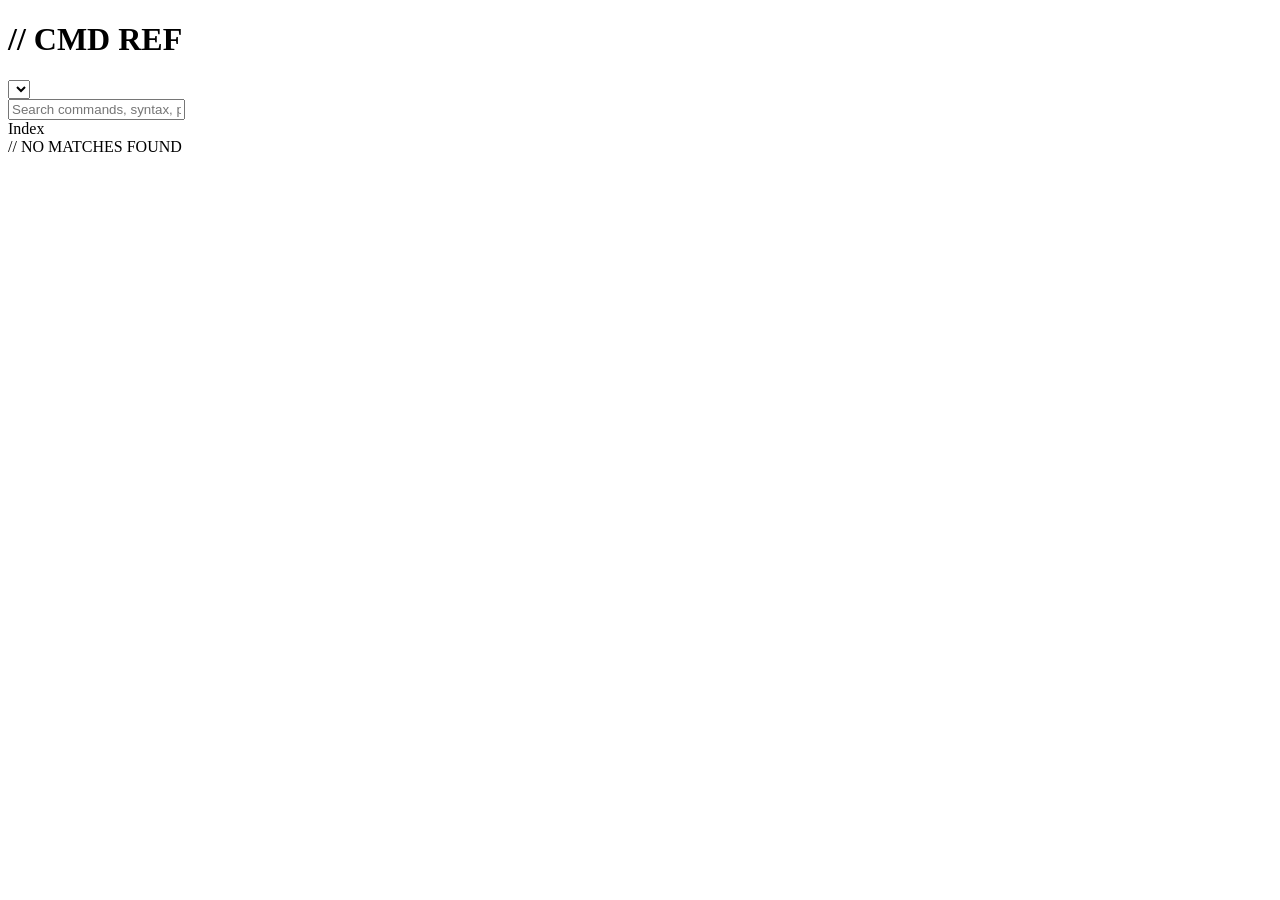
==== index-1.html @ 6b65ca84 "Ver 1 upload" ====
<!DOCTYPE html>
<html lang="en">
<head>
<meta charset="UTF-8">
<meta name="viewport" content="width=device-width, initial-scale=1.0">
<title>Bedrock Command Reference</title>
<link rel="stylesheet" href="style.css">
</head>
<body>

<header>
  <div class="h-top">
    <h1>// CMD REF</h1>
    <span class="badge"><span id="section-badge"></span></span>
    <select id="section-select"></select>
  </div>
  <div class="search-row">
    <input id="search" type="text" placeholder="Search commands, syntax, params, notes..." autocomplete="off" spellcheck="false">
    <span id="result-count"></span>
  </div>
  <div class="filter-row" id="filter-row"></div>
</header>

<div class="layout">
  <aside id="aside"><div class="aside-label">Index</div></aside>
  <main id="main"><div id="no-results">// NO MATCHES FOUND</div></main>
</div>

<script src="core.js"></script>
<script src="bedrockcmd.js"></script>
</body>
</html>
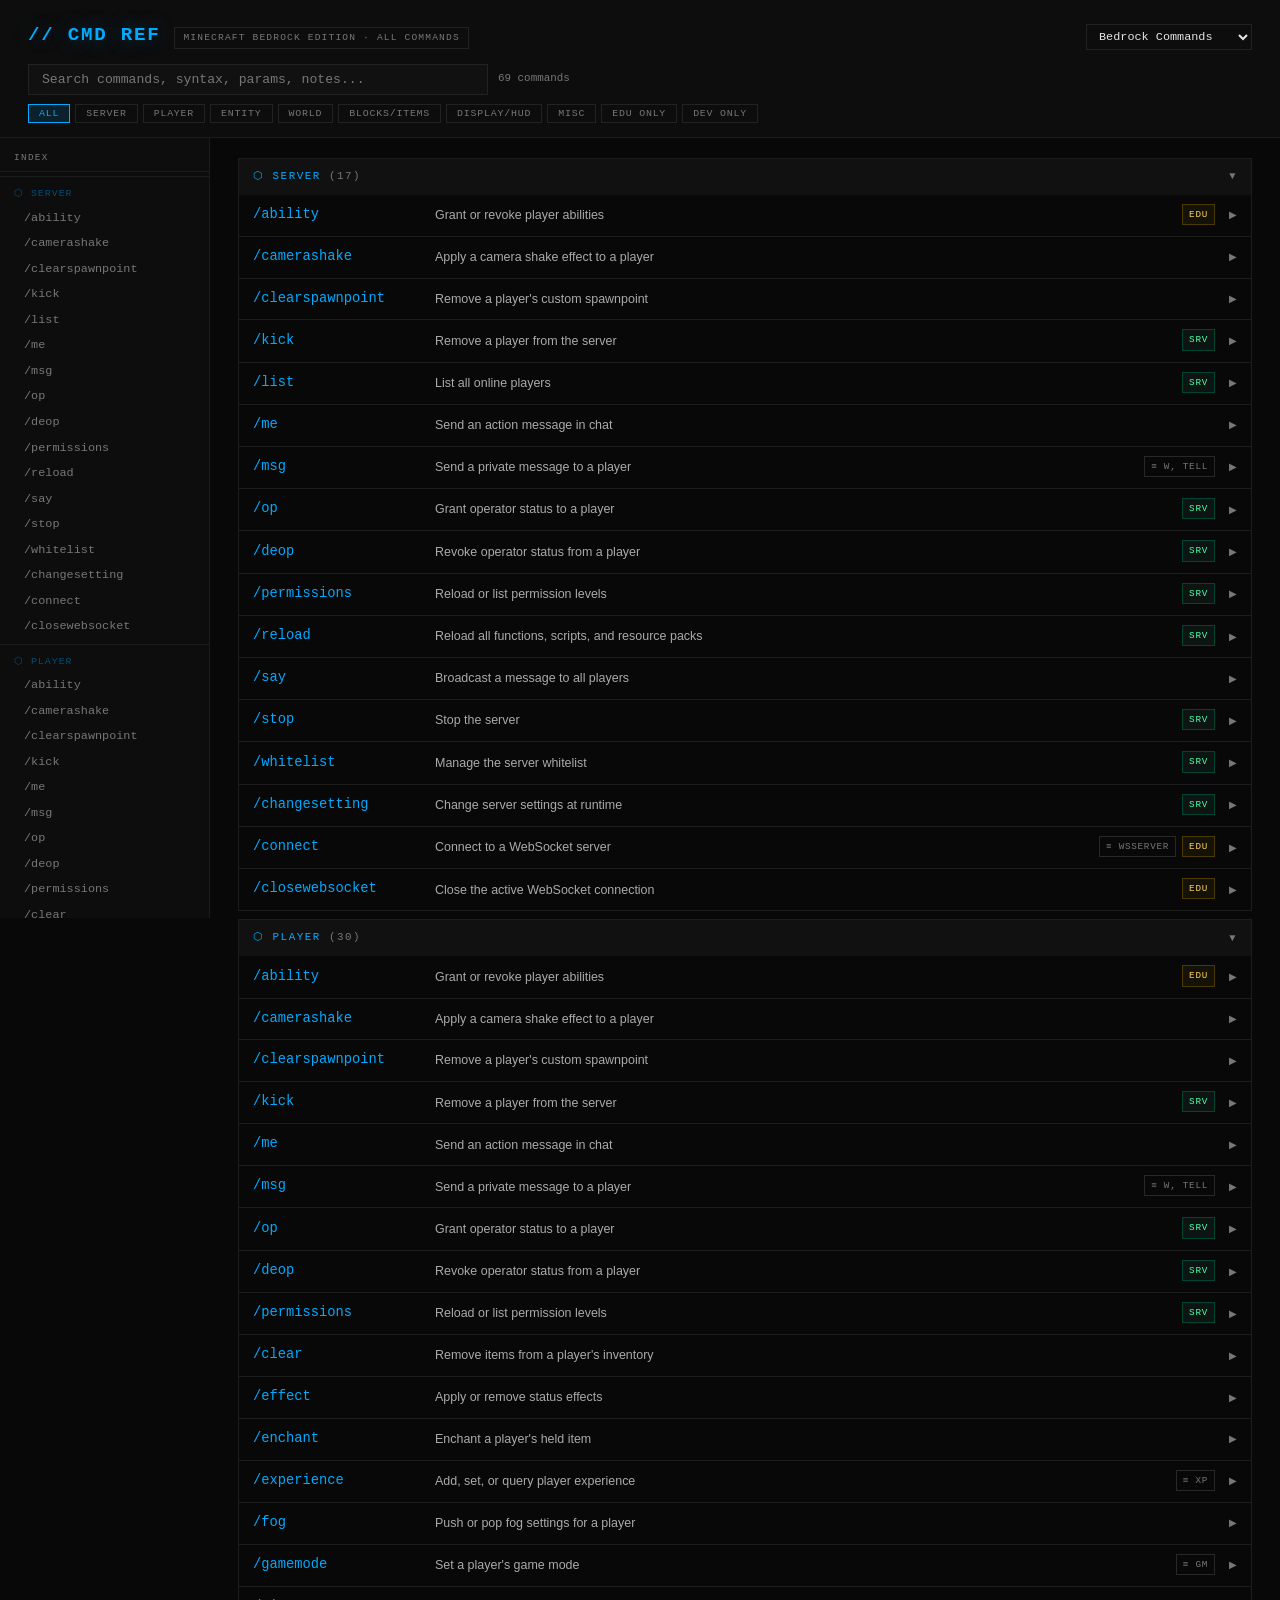
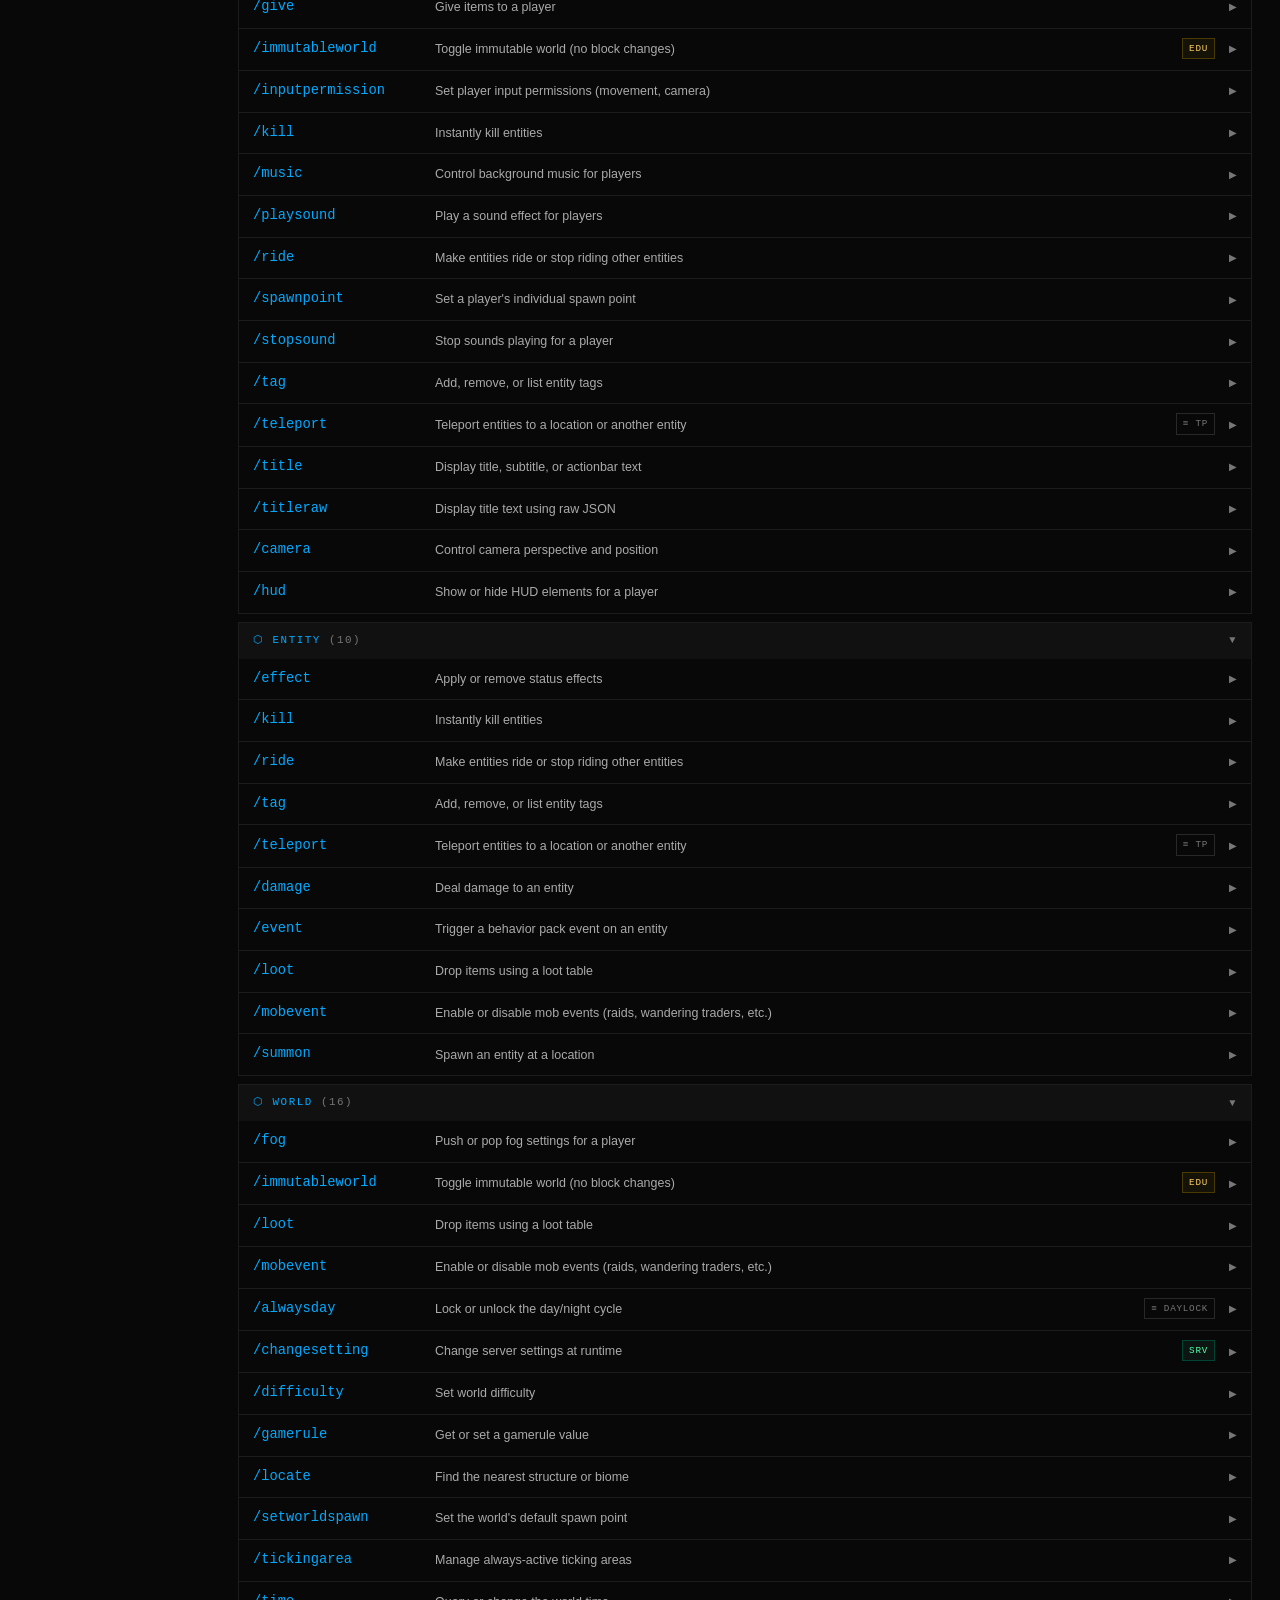
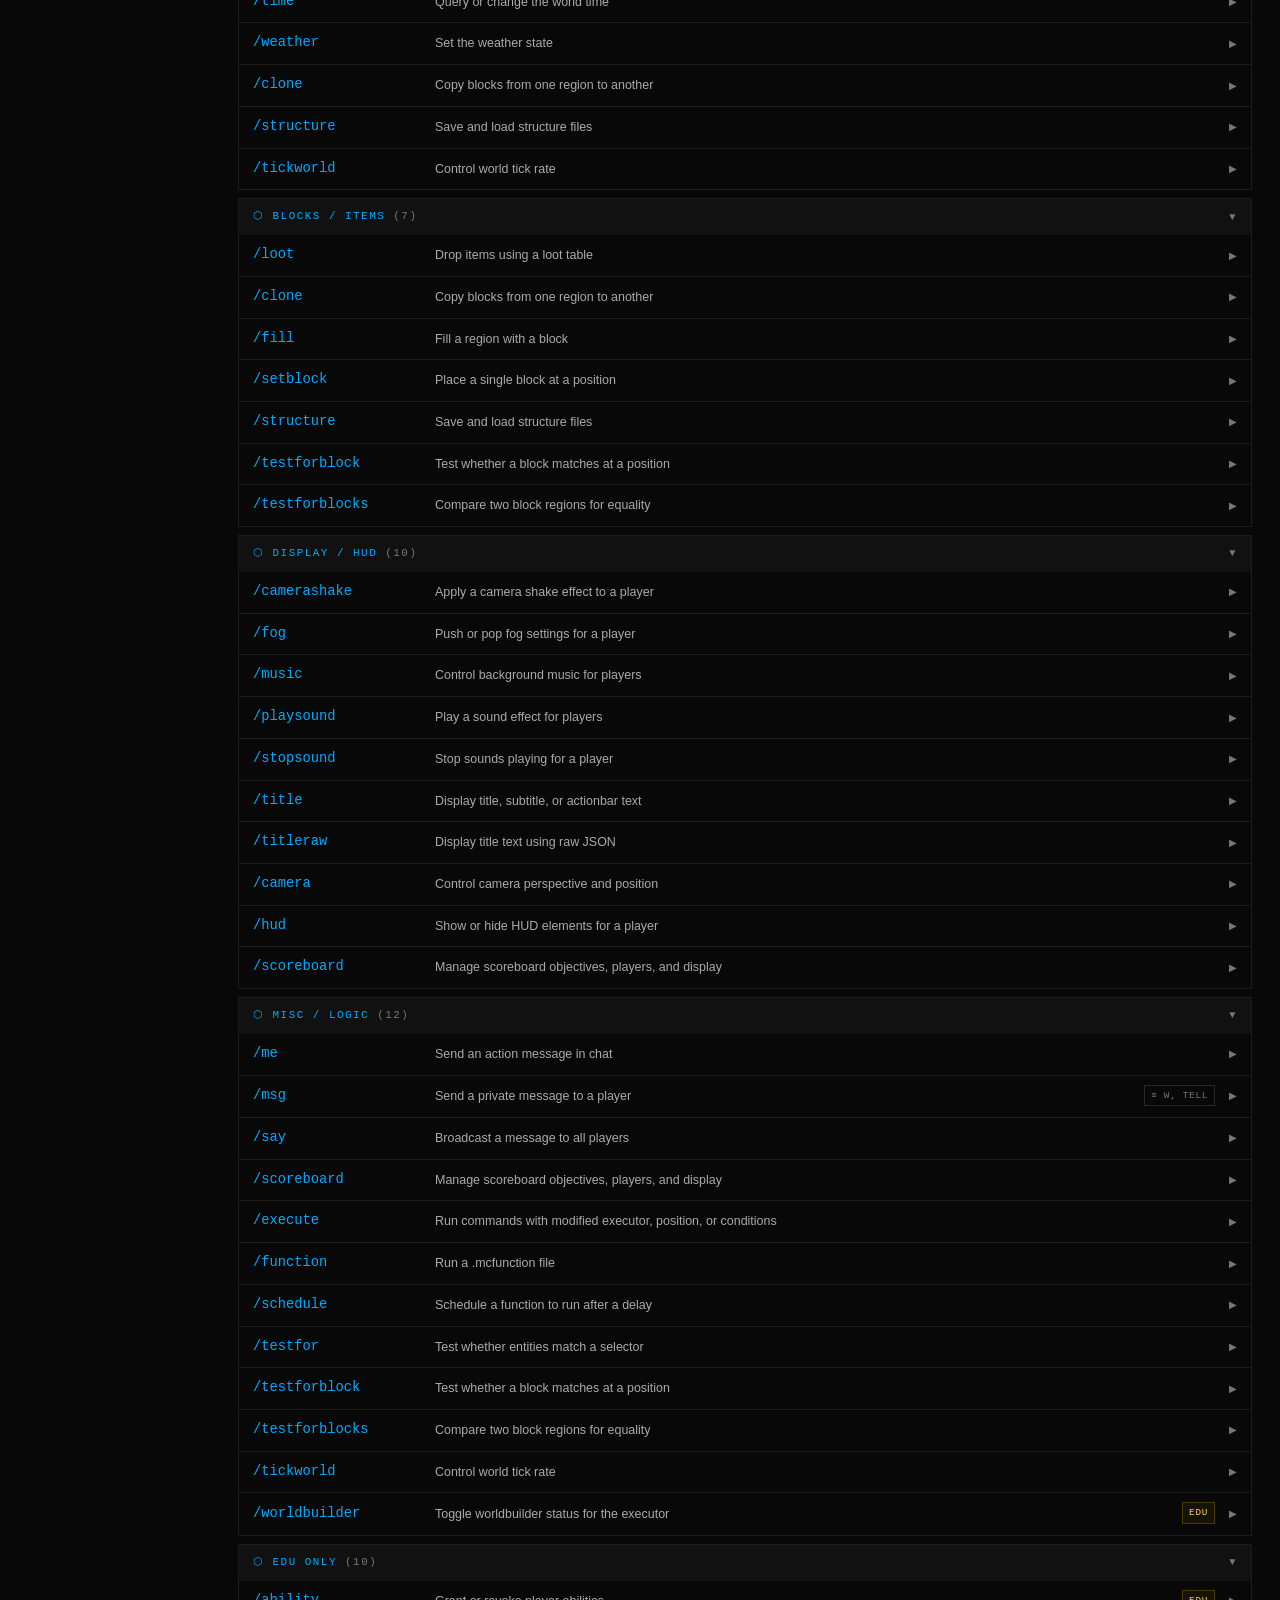
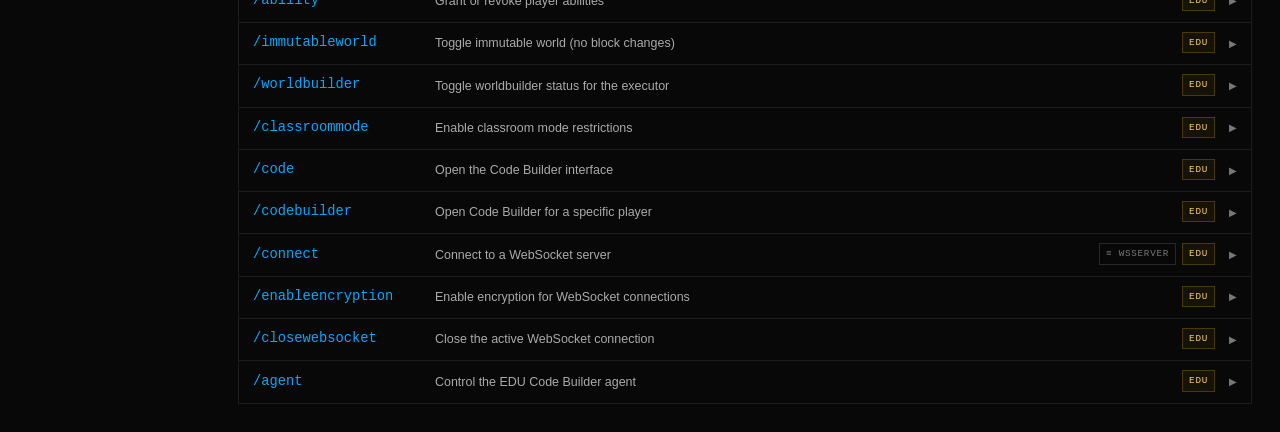
==== commit bc9e06b4: "Adding redstone" ====
--- a/index-1.html
+++ b/index-1.html
@@ -3,7 +3,7 @@
 <head>
 <meta charset="UTF-8">
 <meta name="viewport" content="width=device-width, initial-scale=1.0">
-<title>Bedrock Command Reference</title>
+<title>Minecraft Command Reference</title>
 <link rel="stylesheet" href="style.css">
 </head>
 <body>
@@ -28,5 +28,7 @@
 
 <script src="core.js"></script>
 <script src="bedrockcmd.js"></script>
+<script src="javacmd.js"></script>
+<script src="redstone.js"></script>
 </body>
 </html>
--- a/style.css
+++ b/style.css
@@ -0,0 +1,120 @@
+@import url('https://fonts.googleapis.com/css2?family=Share+Tech+Mono&family=Barlow:wght@300;400;600;700&display=swap');
+:root {
+  --bg:#080808;--bg2:#0d0d0d;--bg3:#111;--bg4:#161616;
+  --border:#1c1c1c;--border2:#222;
+  --blue:#00aaff;--blue-dim:#004e7a;--blue-glow:rgba(0,170,255,0.13);
+  --text:#e4e4e4;--text-dim:#777;--text-mid:#aaa;
+  --orange:#ffa040;--green:#4dffb0;--red:#ff5566;--yellow:#ffd060;
+  --mono:'Share Tech Mono',monospace;--sans:'Barlow',sans-serif;
+}
+*,*::before,*::after{box-sizing:border-box;margin:0;padding:0}
+html{scroll-behavior:smooth}
+body{background:var(--bg);color:var(--text);font-family:var(--sans);font-size:14px;line-height:1.65;min-height:100vh}
+
+/* HEADER */
+header{padding:20px 28px 14px;border-bottom:1px solid var(--border);background:var(--bg2);position:sticky;top:0;z-index:200}
+.h-top{display:flex;align-items:baseline;gap:14px;margin-bottom:12px;flex-wrap:wrap}
+h1{font-family:var(--mono);font-size:1.2rem;color:var(--blue);letter-spacing:.09em;text-shadow:0 0 20px rgba(0,170,255,.35)}
+.badge{font-family:var(--mono);font-size:.6rem;color:var(--text-dim);border:1px solid var(--border2);padding:2px 8px;letter-spacing:.12em;text-transform:uppercase}
+.search-row{display:flex;gap:10px;align-items:center;flex-wrap:wrap}
+#search{flex:1;min-width:220px;max-width:460px;background:var(--bg3);border:1px solid var(--border2);color:var(--text);font-family:var(--mono);font-size:.82rem;padding:7px 13px;outline:none;transition:border-color .15s,box-shadow .15s}
+#search:focus{border-color:var(--blue);box-shadow:0 0 0 2px var(--blue-glow)}
+#search::placeholder{color:var(--text-dim)}
+#result-count{font-family:var(--mono);font-size:.68rem;color:var(--text-dim);min-width:90px}
+.filter-row{display:flex;gap:5px;flex-wrap:wrap;margin-top:9px}
+.pill{font-family:var(--mono);font-size:.62rem;letter-spacing:.08em;padding:3px 10px;border:1px solid var(--border2);background:transparent;color:var(--text-dim);cursor:pointer;transition:all .12s;text-transform:uppercase}
+.pill:hover,.pill.active{border-color:var(--blue);color:var(--blue);background:var(--blue-glow)}
+
+/* LAYOUT */
+.layout{display:flex;min-height:calc(100vh - 120px)}
+
+/* SIDEBAR */
+aside{width:210px;min-width:210px;border-right:1px solid var(--border);padding:12px 0;position:sticky;top:120px;height:calc(100vh - 120px);overflow-y:auto;background:var(--bg2)}
+aside::-webkit-scrollbar{width:3px}
+aside::-webkit-scrollbar-thumb{background:var(--border2)}
+.aside-label{font-family:var(--mono);font-size:.58rem;color:var(--text-dim);letter-spacing:.15em;text-transform:uppercase;padding:0 14px 6px;border-bottom:1px solid var(--border);margin-bottom:4px}
+.snav-group{font-family:var(--mono);font-size:.62rem;color:var(--blue-dim);letter-spacing:.1em;text-transform:uppercase;padding:9px 14px 3px;border-top:1px solid var(--border);margin-top:4px}
+.snav-group:first-of-type{border-top:none;margin-top:0}
+.ilink{display:block;font-family:var(--mono);font-size:.74rem;color:var(--text-dim);padding:3px 14px 3px 22px;cursor:pointer;transition:color .1s,background .1s;border-left:2px solid transparent;white-space:nowrap;overflow:hidden;text-overflow:ellipsis}
+.ilink:hover{color:var(--blue);background:var(--blue-glow);border-left-color:var(--blue)}
+.ilink.active{color:var(--blue);border-left-color:var(--blue)}
+
+/* MAIN */
+main{flex:1;padding:20px 28px;overflow-y:auto}
+main::-webkit-scrollbar{width:4px}
+main::-webkit-scrollbar-thumb{background:var(--border2)}
+
+/* GROUP */
+.group{margin-bottom:8px;border:1px solid var(--border)}
+.gtitle{font-family:var(--mono);font-size:.68rem;letter-spacing:.14em;text-transform:uppercase;color:var(--blue);padding:9px 14px;background:var(--bg3);cursor:pointer;display:flex;align-items:center;justify-content:space-between;user-select:none;transition:background .12s}
+.gtitle:hover{background:var(--blue-glow)}
+.chevron{font-size:.65rem;transition:transform .18s;color:var(--text-dim)}
+.group.collapsed .chevron{transform:rotate(-90deg)}
+.gbody{overflow:hidden}
+.group.collapsed .gbody{display:none}
+
+/* CMD CARD */
+.cmd{border-top:1px solid var(--border)}
+.cmd:first-child{border-top:none}
+.cmd-hdr{display:flex;align-items:center;gap:12px;padding:9px 14px;cursor:pointer;user-select:none;transition:background .1s}
+.cmd-hdr:hover{background:rgba(255,255,255,.02)}
+.cname{font-family:var(--mono);font-size:.86rem;color:var(--blue);min-width:170px;flex-shrink:0}
+.csum{font-size:.78rem;color:var(--text-mid);flex:1;white-space:nowrap;overflow:hidden;text-overflow:ellipsis}
+.tags-inline{display:flex;gap:4px;flex-shrink:0}
+.xi{font-size:.6rem;color:var(--text-dim);transition:transform .18s;flex-shrink:0}
+.cmd.open .xi{transform:rotate(90deg)}
+.cbody{display:none;padding:0 14px 14px;background:var(--bg4)}
+.cmd.open .cbody{display:block}
+
+/* TAGS */
+.tag{display:inline-block;font-family:var(--mono);font-size:.58rem;padding:2px 6px;border:1px solid;letter-spacing:.08em;text-transform:uppercase;margin:0 2px 2px 0}
+.tag-edu{color:var(--yellow);border-color:#4a3900;background:rgba(255,208,0,.05)}
+.tag-dev{color:var(--red);border-color:#4a0010;background:rgba(255,50,80,.05)}
+.tag-srv{color:var(--green);border-color:#004433;background:rgba(77,255,176,.05)}
+.tag-exp{color:#cc88ff;border-color:#330055;background:rgba(180,100,255,.05)}
+.tag-alias{color:var(--text-dim);border-color:#282828}
+
+/* SYNTAX */
+.slabel{font-family:var(--mono);font-size:.56rem;color:var(--text-dim);letter-spacing:.15em;text-transform:uppercase;margin-bottom:5px;padding-top:12px}
+.sblock{background:#000;border-left:2px solid var(--blue-dim);padding:7px 13px;margin-bottom:5px;font-family:var(--mono);font-size:.79rem;color:var(--text);white-space:pre-wrap;word-break:break-all;line-height:1.7}
+.s-cmd{color:var(--blue)}
+.s-req{color:var(--orange)}
+.s-opt{color:var(--text-dim)}
+.s-lit{color:var(--green)}
+.s-sub{color:#cc88ff}
+
+/* NOTES */
+.nlabel{font-family:var(--mono);font-size:.56rem;color:var(--text-dim);letter-spacing:.15em;text-transform:uppercase;margin:11px 0 5px}
+.notes{font-size:.78rem;color:#bbb;line-height:1.7}
+.notes code{font-family:var(--mono);color:var(--blue);font-size:.76em;background:#0a0a0a;padding:1px 5px}
+.notes strong{color:var(--text)}
+.notes p{margin-bottom:6px}
+.notes p:last-child{margin-bottom:0}
+
+/* PARAM TABLE */
+.ptable{width:100%;border-collapse:collapse;margin-top:8px;font-size:.76rem}
+.ptable th{font-family:var(--mono);font-size:.58rem;color:var(--text-dim);text-transform:uppercase;letter-spacing:.1em;padding:5px 10px;text-align:left;border-bottom:1px solid var(--border2)}
+.ptable td{padding:5px 10px;border-bottom:1px solid var(--border);vertical-align:top}
+.ptable tr:last-child td{border-bottom:none}
+.ptable .pname{font-family:var(--mono);color:var(--orange)}
+.ptable .ptype{color:var(--text-dim);font-family:var(--mono);font-size:.72rem}
+.ptable .pdesc{color:#bbb}
+
+/* NO RESULTS */
+#no-results{display:none;font-family:var(--mono);color:var(--text-dim);padding:48px;text-align:center;font-size:.82rem;letter-spacing:.05em}
+
+mark{background:rgba(0,170,255,.2);color:var(--blue);border-radius:2px}
+
+/* SECTION SELECT */
+#section-select{margin-left:auto;background:var(--bg2);color:var(--text);border:1px solid var(--border2);font-family:var(--mono);font-size:.74rem;padding:4px 8px;cursor:pointer;outline:none}
+#section-select:focus{border-color:var(--blue)}
+
+/* GAMERULE SECTION */
+.gr-table{width:100%;border-collapse:collapse;margin-top:10px;font-size:.75rem}
+.gr-table th{font-family:var(--mono);font-size:.57rem;color:var(--text-dim);text-transform:uppercase;letter-spacing:.09em;padding:5px 10px;text-align:left;border-bottom:1px solid var(--border2)}
+.gr-table td{padding:4px 10px;border-bottom:1px solid var(--border);vertical-align:top}
+.gr-table tr:last-child td{border-bottom:none}
+.gr-table .gr-name{font-family:var(--mono);color:var(--orange);font-size:.72rem}
+.gr-table .gr-type{color:#cc88ff;font-family:var(--mono);font-size:.68rem}
+.gr-table .gr-desc{color:#bbb}
+.gr-table .gr-def{font-family:var(--mono);color:var(--text-dim);font-size:.68rem}
